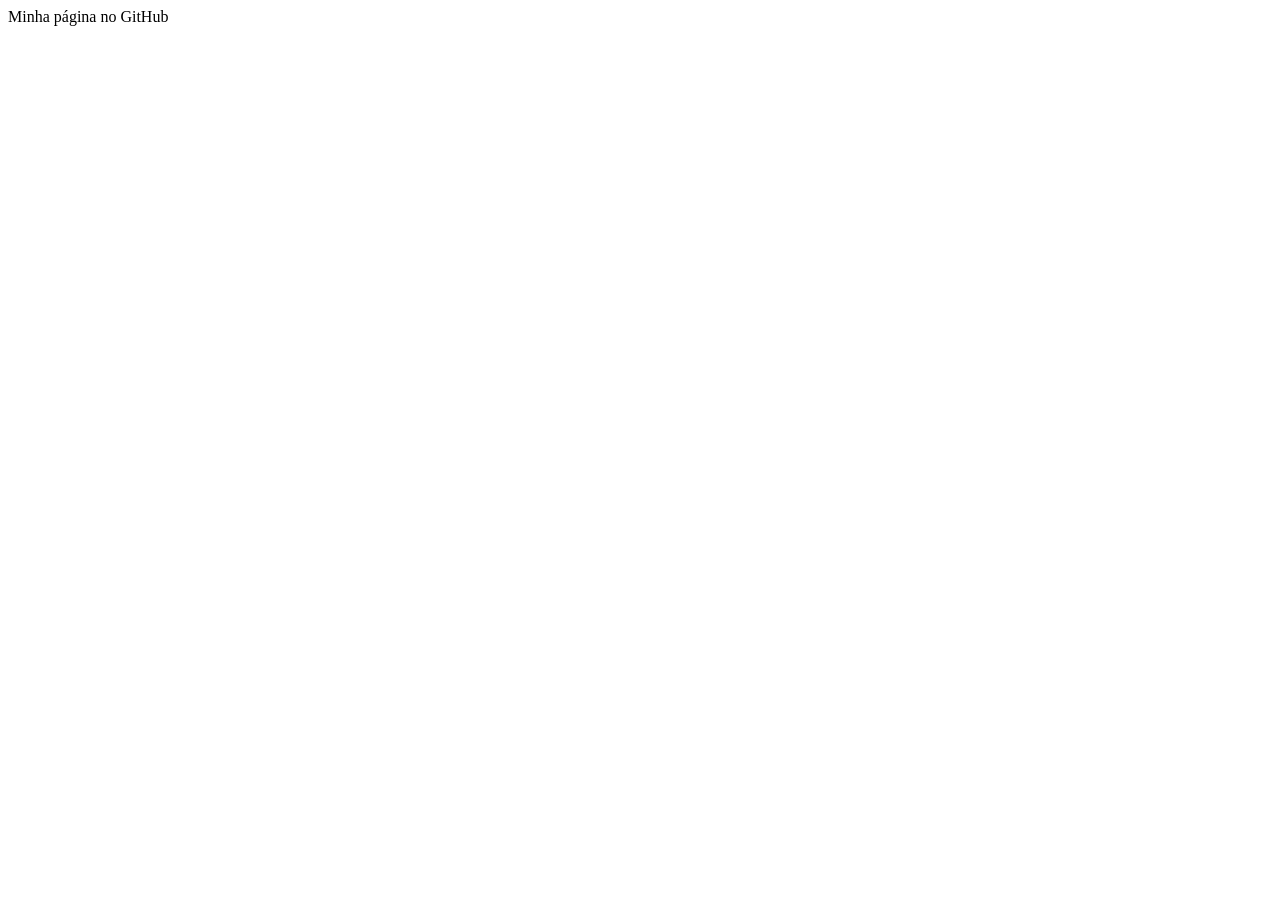
==== index.html @ 0f269e48 "Update index.html" ====
<!DOCTYPE html>
<html lang="pt-BR">
    <head>
        <meta charset="UTF-8">
        <title>Minha página no GitHub</title>
    </head>
    <body>
        <header>Minha página no GitHub</header>
    </body>
</html>
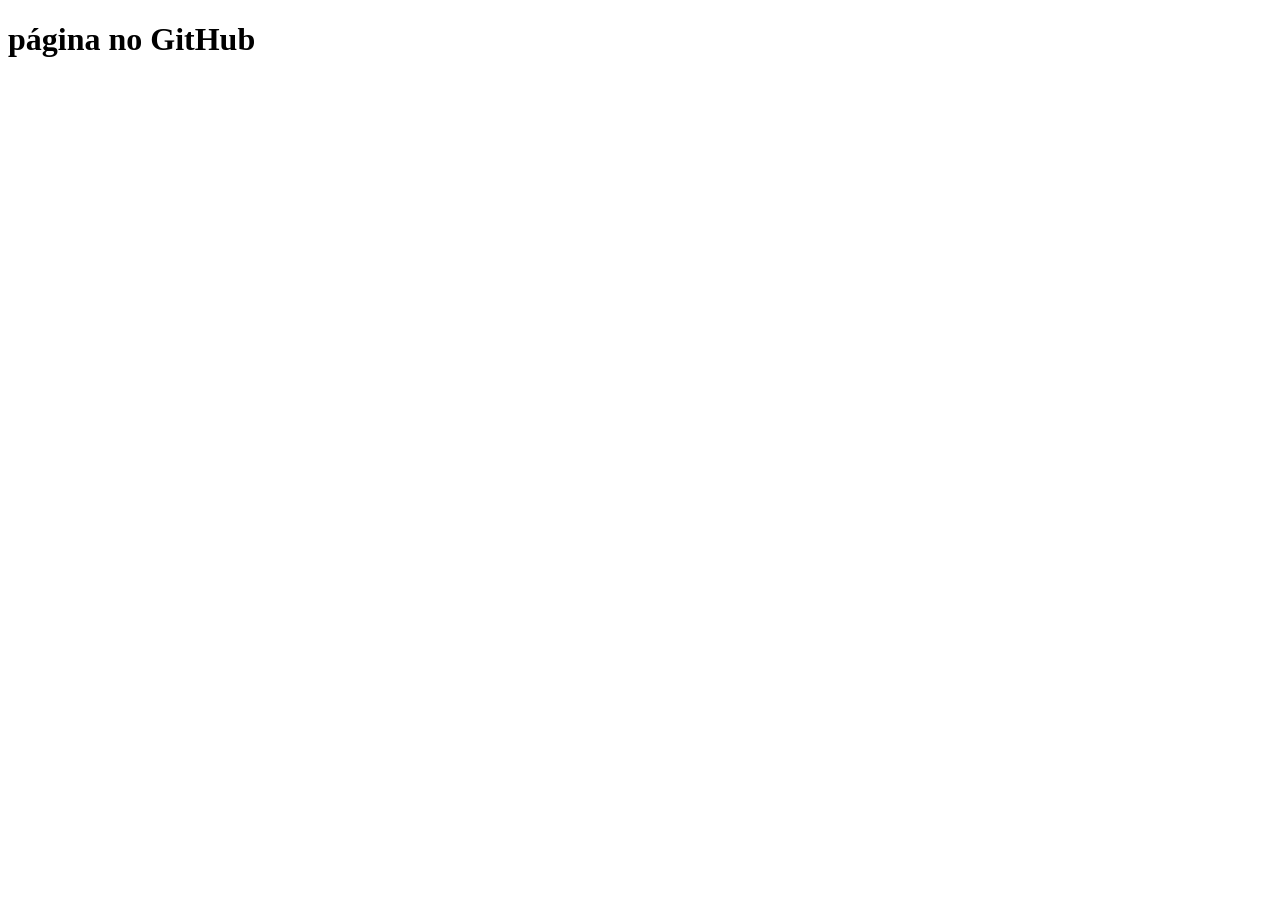
==== commit 8da5702a: "Update index.html" ====
--- a/index.html
+++ b/index.html
@@ -5,6 +5,6 @@
         <title>Minha página no GitHub</title>
     </head>
     <body>
-        <header>Minha página no GitHub</header>
+        <header><h1>página no GitHub</h1></header>
     </body>
 </html>
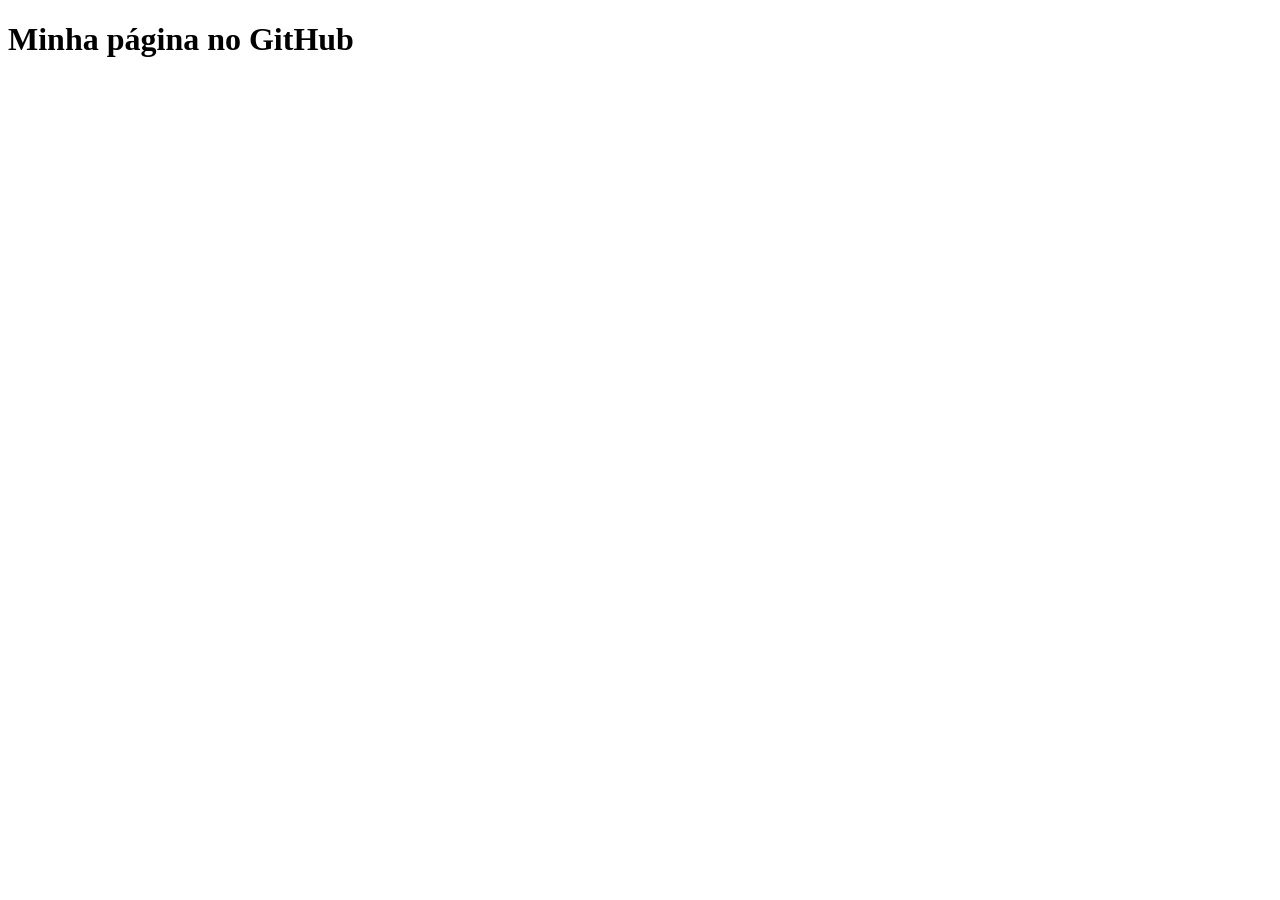
==== commit 857f8818: "Update index.html" ====
--- a/index.html
+++ b/index.html
@@ -5,6 +5,6 @@
         <title>Minha página no GitHub</title>
     </head>
     <body>
-        <header><h1>página no GitHub</h1></header>
+        <header><h1>Minha página no GitHub</h1></header>
     </body>
 </html>
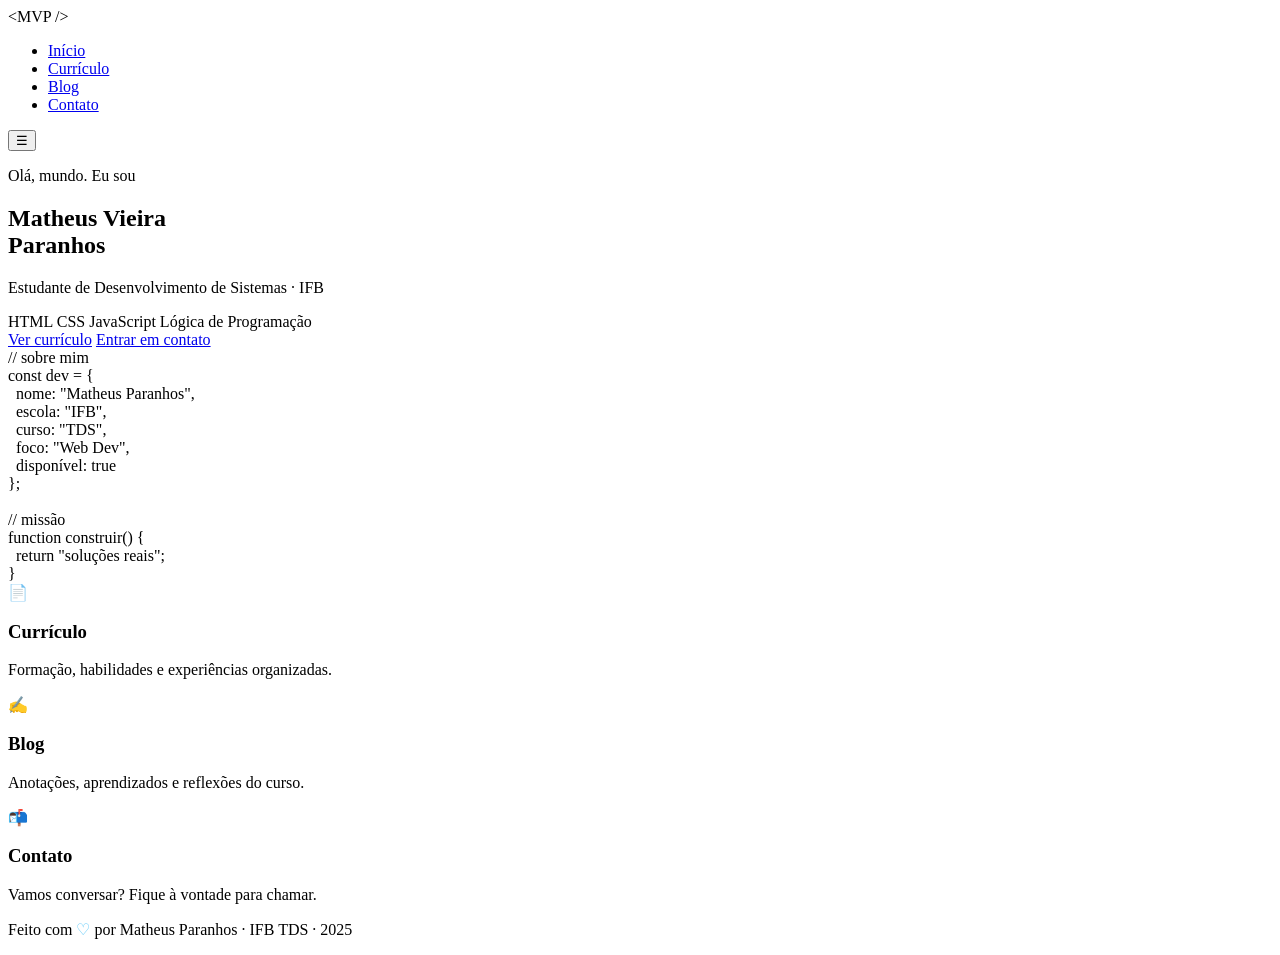
==== commit c44d76ab: "Atualização" ====
--- a/index.html
+++ b/index.html
@@ -1,10 +1,82 @@
 <!DOCTYPE html>
 <html lang="pt-BR">
-    <head>
-        <meta charset="UTF-8">
-        <title>Minha página no GitHub</title>
-    </head>
-    <body>
-        <header><h1>Minha página no GitHub</h1></header>
-    </body>
+<head>
+  <meta charset="UTF-8">
+  <meta name="viewport" content="width=device-width, initial-scale=1.0">
+  <title>Matheus Paranhos — Dev</title>
+  <link rel="preconnect" href="https://fonts.googleapis.com">
+  <link href="https://fonts.googleapis.com/css2?family=Space+Grotesk:wght@400;600;700&family=Inter:wght@300;400;500&display=swap" rel="stylesheet">
+  <link rel="stylesheet" href="style.css">
+</head>
+<body>
+
+  <nav class="navbar">
+    <span class="nav-logo">&lt;MVP /&gt;</span>
+    <ul class="nav-links">
+      <li><a href="index.html" class="active">Início</a></li>
+      <li><a href="curriculo.html">Currículo</a></li>
+      <li><a href="blog.html">Blog</a></li>
+      <li><a href="contato.html">Contato</a></li>
+    </ul>
+    <button class="nav-toggle" onclick="toggleMenu()">☰</button>
+  </nav>
+
+  <section class="hero">
+    <div class="hero-content">
+      <p class="hero-eyebrow">Olá, mundo. Eu sou</p>
+      <h1 class="hero-name">Matheus Vieira<br><span class="accent">Paranhos</span></h1>
+      <p class="hero-sub">Estudante de Desenvolvimento de Sistemas · IFB</p>
+      <div class="hero-tags">
+        <span class="tag">HTML</span>
+        <span class="tag">CSS</span>
+        <span class="tag">JavaScript</span>
+        <span class="tag">Lógica de Programação</span>
+      </div>
+      <div class="hero-ctas">
+        <a href="curriculo.html" class="btn-primary">Ver currículo</a>
+        <a href="contato.html" class="btn-ghost">Entrar em contato</a>
+      </div>
+    </div>
+    <div class="hero-code">
+      <div class="code-card" id="codeTyper">
+        <span class="code-comment">// sobre mim</span><br>
+        <span class="code-kw">const</span> <span class="code-var">dev</span> = {<br>
+        &nbsp;&nbsp;<span class="code-key">nome</span>: <span class="code-str">"Matheus Paranhos"</span>,<br>
+        &nbsp;&nbsp;<span class="code-key">escola</span>: <span class="code-str">"IFB"</span>,<br>
+        &nbsp;&nbsp;<span class="code-key">curso</span>: <span class="code-str">"TDS"</span>,<br>
+        &nbsp;&nbsp;<span class="code-key">foco</span>: <span class="code-str">"Web Dev"</span>,<br>
+        &nbsp;&nbsp;<span class="code-key">disponível</span>: <span class="code-bool">true</span><br>
+        };<br><br>
+        <span class="code-comment">// missão</span><br>
+        <span class="code-kw">function</span> <span class="code-fn">construir</span>() {<br>
+        &nbsp;&nbsp;<span class="code-kw">return</span> <span class="code-str">"soluções reais"</span>;<br>
+        }
+      </div>
+    </div>
+  </section>
+
+  <section class="cards-section">
+    <div class="card" onclick="location.href='curriculo.html'">
+      <div class="card-icon">📄</div>
+      <h3>Currículo</h3>
+      <p>Formação, habilidades e experiências organizadas.</p>
+    </div>
+    <div class="card" onclick="location.href='blog.html'">
+      <div class="card-icon">✍️</div>
+      <h3>Blog</h3>
+      <p>Anotações, aprendizados e reflexões do curso.</p>
+    </div>
+    <div class="card" onclick="location.href='contato.html'">
+      <div class="card-icon">📬</div>
+      <h3>Contato</h3>
+      <p>Vamos conversar? Fique à vontade para chamar.</p>
+    </div>
+  </section>
+
+  <footer class="footer">
+    <p>Feito com <span style="color:#4fc3f7">&#9825;</span> por Matheus Paranhos · IFB TDS · 2025</p>
+  </footer>
+
+  <script src="main.js"></script>
+</body>
 </html>
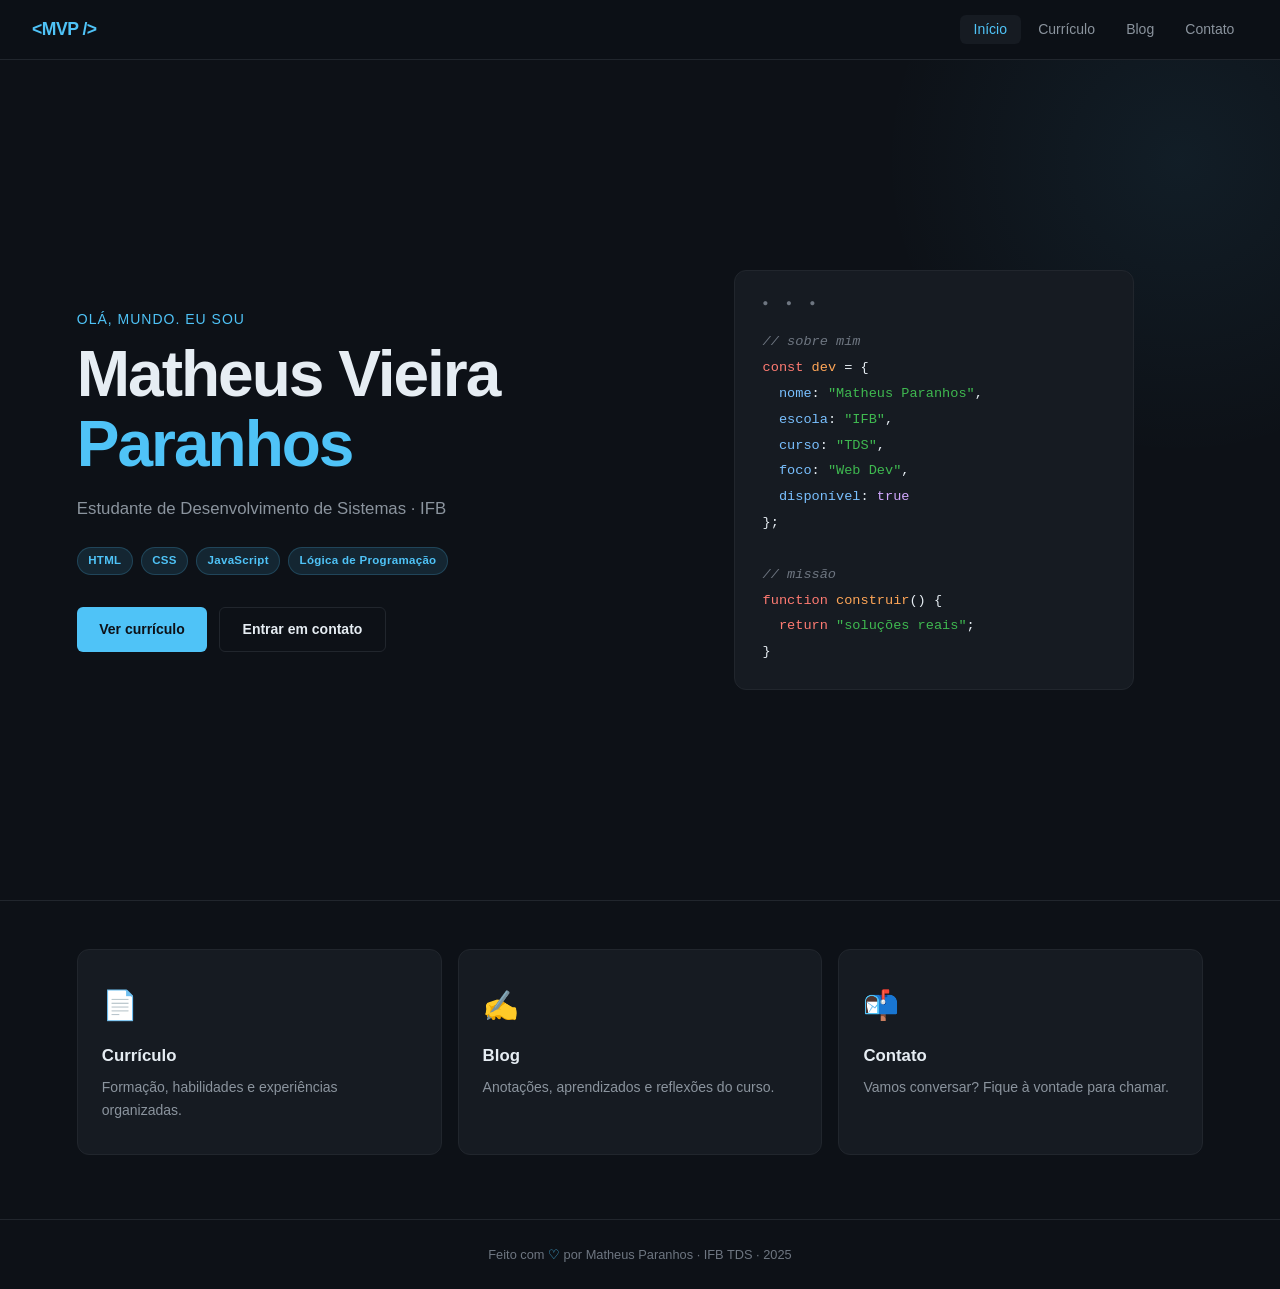
==== commit 1192d4cd: "Atualização" ====
--- a/index.html
+++ b/index.html
@@ -6,7 +6,7 @@
   <title>Matheus Paranhos — Dev</title>
   <link rel="preconnect" href="https://fonts.googleapis.com">
   <link href="https://fonts.googleapis.com/css2?family=Space+Grotesk:wght@400;600;700&family=Inter:wght@300;400;500&display=swap" rel="stylesheet">
-  <link rel="stylesheet" href="style.css">
+  <link rel="stylesheet" href="assets/css/estilo.css">
 </head>
 <body>
 
@@ -38,7 +38,7 @@
       </div>
     </div>
     <div class="hero-code">
-      <div class="code-card" id="codeTyper">
+      <div class="code-card">
         <span class="code-comment">// sobre mim</span><br>
         <span class="code-kw">const</span> <span class="code-var">dev</span> = {<br>
         &nbsp;&nbsp;<span class="code-key">nome</span>: <span class="code-str">"Matheus Paranhos"</span>,<br>
@@ -77,6 +77,6 @@
     <p>Feito com <span style="color:#4fc3f7">&#9825;</span> por Matheus Paranhos · IFB TDS · 2025</p>
   </footer>
 
-  <script src="main.js"></script>
+  <script src="assets/js/app.js"></script>
 </body>
 </html>
--- a/assets/css/estilo.css
+++ b/assets/css/estilo.css
@@ -0,0 +1,840 @@
+/* =========================================
+   DESIGN SYSTEM — Matheus Paranhos · IFB
+   ========================================= */
+
+:root {
+  --bg:        #0d1117;
+  --bg-card:   #161b22;
+  --bg-hover:  #1c2230;
+  --border:    #21262d;
+  --accent:    #4fc3f7;
+  --accent2:   #7c3aed;
+  --green:     #3fb950;
+  --text:      #e6edf3;
+  --text-muted:#8b949e;
+  --text-dim:  #6e7681;
+  --danger:    #f85149;
+
+  --font-display: 'Space Grotesk', sans-serif;
+  --font-body:    'Inter', sans-serif;
+
+  --radius:    12px;
+  --radius-sm: 6px;
+  --transition: 0.25s ease;
+}
+
+/* ── Reset ── */
+*, *::before, *::after { box-sizing: border-box; margin: 0; padding: 0; }
+
+html { scroll-behavior: smooth; }
+
+body {
+  font-family: var(--font-body);
+  background: var(--bg);
+  color: var(--text);
+  line-height: 1.65;
+  min-height: 100vh;
+}
+
+a { text-decoration: none; color: inherit; }
+ul { list-style: none; }
+img { max-width: 100%; display: block; }
+
+/* ── Scrollbar ── */
+::-webkit-scrollbar { width: 6px; }
+::-webkit-scrollbar-track { background: var(--bg); }
+::-webkit-scrollbar-thumb { background: var(--border); border-radius: 3px; }
+
+/* =========================================
+   NAVBAR
+   ========================================= */
+.navbar {
+  position: sticky;
+  top: 0;
+  z-index: 100;
+  display: flex;
+  align-items: center;
+  justify-content: space-between;
+  padding: 0 2rem;
+  height: 60px;
+  background: rgba(13,17,23,0.85);
+  backdrop-filter: blur(12px);
+  border-bottom: 1px solid var(--border);
+}
+
+.nav-logo {
+  font-family: var(--font-display);
+  font-weight: 700;
+  font-size: 1.1rem;
+  color: var(--accent);
+  letter-spacing: -0.5px;
+}
+
+.nav-links {
+  display: flex;
+  gap: 0.25rem;
+}
+
+.nav-links a {
+  font-size: 0.875rem;
+  font-weight: 500;
+  padding: 0.4rem 0.85rem;
+  border-radius: var(--radius-sm);
+  color: var(--text-muted);
+  transition: color var(--transition), background var(--transition);
+}
+
+.nav-links a:hover,
+.nav-links a.active {
+  color: var(--text);
+  background: var(--bg-card);
+}
+
+.nav-links a.active {
+  color: var(--accent);
+}
+
+.nav-toggle {
+  display: none;
+  background: none;
+  border: none;
+  color: var(--text);
+  font-size: 1.4rem;
+  cursor: pointer;
+}
+
+/* =========================================
+   BUTTONS
+   ========================================= */
+.btn-primary {
+  display: inline-flex;
+  align-items: center;
+  gap: 0.4rem;
+  background: var(--accent);
+  color: #0d1117;
+  font-family: var(--font-display);
+  font-weight: 700;
+  font-size: 0.875rem;
+  padding: 0.65rem 1.4rem;
+  border-radius: var(--radius-sm);
+  border: none;
+  cursor: pointer;
+  transition: opacity var(--transition), transform var(--transition);
+}
+
+.btn-primary:hover { opacity: 0.88; transform: translateY(-1px); }
+
+.btn-ghost {
+  display: inline-flex;
+  align-items: center;
+  gap: 0.4rem;
+  background: transparent;
+  color: var(--text);
+  font-family: var(--font-display);
+  font-weight: 600;
+  font-size: 0.875rem;
+  padding: 0.65rem 1.4rem;
+  border-radius: var(--radius-sm);
+  border: 1px solid var(--border);
+  cursor: pointer;
+  transition: border-color var(--transition), color var(--transition);
+}
+
+.btn-ghost:hover { border-color: var(--accent); color: var(--accent); }
+
+/* =========================================
+   TAGS / BADGES
+   ========================================= */
+.tag {
+  display: inline-block;
+  font-size: 0.72rem;
+  font-weight: 600;
+  padding: 0.2rem 0.65rem;
+  border-radius: 99px;
+  background: rgba(79,195,247,0.12);
+  color: var(--accent);
+  border: 1px solid rgba(79,195,247,0.2);
+  letter-spacing: 0.3px;
+}
+
+/* =========================================
+   PAGE HEADER (páginas internas)
+   ========================================= */
+.page-header {
+  text-align: center;
+  padding: 4rem 2rem 2.5rem;
+  border-bottom: 1px solid var(--border);
+}
+
+.page-header h1 {
+  font-family: var(--font-display);
+  font-size: clamp(2rem, 5vw, 3rem);
+  font-weight: 700;
+  letter-spacing: -1px;
+  margin-bottom: 0.5rem;
+}
+
+.page-header p {
+  color: var(--text-muted);
+  font-size: 1rem;
+  margin-bottom: 1.2rem;
+}
+
+/* =========================================
+   HERO — index.html
+   ========================================= */
+.hero {
+  min-height: calc(100vh - 60px);
+  display: grid;
+  grid-template-columns: 1fr 1fr;
+  align-items: center;
+  gap: 3rem;
+  padding: 4rem 6vw;
+  position: relative;
+  overflow: hidden;
+}
+
+.hero::before {
+  content: '';
+  position: absolute;
+  top: -200px;
+  right: -200px;
+  width: 600px;
+  height: 600px;
+  background: radial-gradient(circle, rgba(79,195,247,0.07) 0%, transparent 70%);
+  pointer-events: none;
+}
+
+.hero-eyebrow {
+  font-size: 0.875rem;
+  font-weight: 500;
+  color: var(--accent);
+  letter-spacing: 1px;
+  text-transform: uppercase;
+  margin-bottom: 0.5rem;
+}
+
+.hero-name {
+  font-family: var(--font-display);
+  font-size: clamp(2.5rem, 5vw, 4rem);
+  font-weight: 700;
+  line-height: 1.1;
+  letter-spacing: -2px;
+  margin-bottom: 1rem;
+}
+
+.accent { color: var(--accent); }
+
+.hero-sub {
+  color: var(--text-muted);
+  font-size: 1.05rem;
+  margin-bottom: 1.5rem;
+}
+
+.hero-tags { display: flex; flex-wrap: wrap; gap: 0.5rem; margin-bottom: 2rem; }
+
+.hero-ctas { display: flex; gap: 0.75rem; flex-wrap: wrap; }
+
+/* Code card */
+.hero-code {
+  display: flex;
+  justify-content: center;
+}
+
+.code-card {
+  background: var(--bg-card);
+  border: 1px solid var(--border);
+  border-radius: var(--radius);
+  padding: 1.5rem 1.75rem;
+  font-family: 'Courier New', monospace;
+  font-size: 0.85rem;
+  line-height: 1.9;
+  width: 100%;
+  max-width: 400px;
+  position: relative;
+  overflow: hidden;
+}
+
+.code-card::before {
+  content: '● ● ●';
+  display: block;
+  color: var(--text-dim);
+  letter-spacing: 6px;
+  font-size: 0.6rem;
+  margin-bottom: 1rem;
+}
+
+.code-comment { color: var(--text-dim); font-style: italic; }
+.code-kw      { color: #ff7b72; }
+.code-var     { color: #ffa657; }
+.code-key     { color: #79c0ff; }
+.code-str     { color: var(--green); }
+.code-bool    { color: #d2a8ff; }
+.code-fn      { color: #ffa657; }
+
+/* Cards section */
+.cards-section {
+  display: grid;
+  grid-template-columns: repeat(3, 1fr);
+  gap: 1rem;
+  padding: 3rem 6vw 4rem;
+  border-top: 1px solid var(--border);
+}
+
+.card {
+  background: var(--bg-card);
+  border: 1px solid var(--border);
+  border-radius: var(--radius);
+  padding: 2rem 1.5rem;
+  cursor: pointer;
+  transition: border-color var(--transition), transform var(--transition), background var(--transition);
+}
+
+.card:hover {
+  border-color: var(--accent);
+  background: var(--bg-hover);
+  transform: translateY(-3px);
+}
+
+.card-icon { font-size: 1.8rem; margin-bottom: 0.75rem; }
+.card h3 {
+  font-family: var(--font-display);
+  font-size: 1.05rem;
+  font-weight: 700;
+  margin-bottom: 0.4rem;
+}
+.card p { font-size: 0.875rem; color: var(--text-muted); }
+
+/* =========================================
+   CURRÍCULO — curriculo.html
+   ========================================= */
+
+/* Foto de perfil */
+.profile-photo-area {
+  display: flex;
+  flex-direction: column;
+  align-items: center;
+  padding: 2.5rem 2rem 0;
+}
+
+.profile-photo-wrap {
+  width: 120px;
+  height: 120px;
+  border-radius: 50%;
+  border: 3px solid var(--accent);
+  background: var(--bg-card);
+  overflow: hidden;
+  display: flex;
+  align-items: center;
+  justify-content: center;
+  position: relative;
+  cursor: pointer;
+}
+
+.profile-photo-wrap img {
+  width: 100%;
+  height: 100%;
+  object-fit: cover;
+}
+
+.profile-photo-placeholder {
+  font-family: var(--font-display);
+  font-size: 2.5rem;
+  font-weight: 700;
+  color: var(--accent);
+  user-select: none;
+}
+
+.photo-upload-hint {
+  margin-top: 0.6rem;
+  font-size: 0.75rem;
+  color: var(--text-dim);
+}
+
+.photo-upload-hint label {
+  color: var(--accent);
+  cursor: pointer;
+  text-decoration: underline;
+}
+
+#photoInput { display: none; }
+
+/* CV layout */
+.cv-container {
+  max-width: 860px;
+  margin: 0 auto;
+  padding: 2rem 2rem 4rem;
+}
+
+.cv-section {
+  display: grid;
+  grid-template-columns: 120px 1fr;
+  gap: 1.5rem;
+  padding: 2rem 0;
+}
+
+.cv-section-label {
+  font-size: 0.72rem;
+  font-weight: 700;
+  letter-spacing: 1.5px;
+  text-transform: uppercase;
+  color: var(--text-dim);
+  padding-top: 0.25rem;
+}
+
+.profile-row {
+  display: flex;
+  gap: 1.5rem;
+  align-items: flex-start;
+}
+
+.profile-avatar {
+  width: 56px;
+  height: 56px;
+  border-radius: 50%;
+  background: linear-gradient(135deg, var(--accent), var(--accent2));
+  display: flex;
+  align-items: center;
+  justify-content: center;
+  font-family: var(--font-display);
+  font-weight: 700;
+  font-size: 1rem;
+  color: #fff;
+  flex-shrink: 0;
+}
+
+.cv-name {
+  font-family: var(--font-display);
+  font-size: 1.5rem;
+  font-weight: 700;
+  letter-spacing: -0.5px;
+  margin-bottom: 0.2rem;
+}
+
+.cv-title {
+  color: var(--accent);
+  font-size: 0.9rem;
+  font-weight: 500;
+  margin-bottom: 0.6rem;
+}
+
+.cv-desc { color: var(--text-muted); font-size: 0.9rem; }
+
+/* Divisória de formações — assinatura do design */
+.section-divider {
+  display: flex;
+  align-items: center;
+  gap: 1rem;
+  padding: 0.5rem 0;
+  margin: 0.5rem 0;
+}
+
+.divider-line {
+  flex: 1;
+  height: 1px;
+  background: linear-gradient(90deg, transparent, var(--accent), transparent);
+  opacity: 0.5;
+}
+
+.divider-label {
+  font-family: var(--font-display);
+  font-size: 0.7rem;
+  font-weight: 700;
+  letter-spacing: 2px;
+  text-transform: uppercase;
+  color: var(--accent);
+  white-space: nowrap;
+  padding: 0.3rem 0.8rem;
+  border: 1px solid rgba(79,195,247,0.3);
+  border-radius: 99px;
+  background: rgba(79,195,247,0.06);
+}
+
+/* Divisória interna entre formações */
+.inner-divider {
+  margin: 0 0 0 120px;
+  height: 1px;
+  background: var(--border);
+  opacity: 0.6;
+}
+
+/* Educação */
+.edu-item {
+  display: flex;
+  gap: 1.5rem;
+}
+
+.edu-period {
+  font-size: 0.78rem;
+  font-weight: 600;
+  color: var(--text-dim);
+  white-space: nowrap;
+  padding-top: 0.2rem;
+  min-width: 90px;
+}
+
+.edu-body h3 {
+  font-family: var(--font-display);
+  font-size: 1rem;
+  font-weight: 700;
+  margin-bottom: 0.2rem;
+}
+
+.edu-inst {
+  color: var(--accent);
+  font-size: 0.84rem;
+  font-weight: 500;
+  margin-bottom: 0.5rem;
+}
+
+.edu-desc { color: var(--text-muted); font-size: 0.875rem; margin-bottom: 0.75rem; }
+
+.edu-tags { display: flex; flex-wrap: wrap; gap: 0.4rem; }
+
+/* Habilidades */
+.skills-grid {
+  display: grid;
+  grid-template-columns: 1fr 1fr;
+  gap: 1rem 2rem;
+}
+
+.skill-item { }
+
+.skill-header {
+  display: flex;
+  justify-content: space-between;
+  font-size: 0.84rem;
+  font-weight: 500;
+  margin-bottom: 0.35rem;
+}
+
+.skill-pct { color: var(--accent); font-weight: 700; }
+
+.skill-bar {
+  height: 5px;
+  background: var(--border);
+  border-radius: 99px;
+  overflow: hidden;
+}
+
+.skill-fill {
+  height: 100%;
+  background: linear-gradient(90deg, var(--accent2), var(--accent));
+  border-radius: 99px;
+  width: 0%;
+  transition: width 1s ease;
+}
+
+/* Projetos */
+.project-card {
+  background: var(--bg-card);
+  border: 1px solid var(--border);
+  border-radius: var(--radius);
+  padding: 1.5rem;
+  transition: border-color var(--transition);
+  margin-bottom: 1rem;
+}
+
+.project-card:hover { border-color: var(--accent); }
+
+.project-header {
+  display: flex;
+  align-items: flex-start;
+  justify-content: space-between;
+  gap: 1rem;
+  margin-bottom: 0.6rem;
+}
+
+.project-header h3 {
+  font-family: var(--font-display);
+  font-size: 0.95rem;
+  font-weight: 700;
+}
+
+.project-badge {
+  font-size: 0.72rem;
+  font-weight: 700;
+  padding: 0.2rem 0.6rem;
+  border-radius: 99px;
+  background: rgba(63,185,80,0.15);
+  color: var(--green);
+  border: 1px solid rgba(63,185,80,0.3);
+  white-space: nowrap;
+}
+
+.project-card p { color: var(--text-muted); font-size: 0.875rem; margin-bottom: 0.75rem; }
+
+/* Código destaque inline */
+.code-preview {
+  background: var(--bg);
+  border: 1px solid var(--border);
+  border-radius: var(--radius-sm);
+  padding: 0.75rem 1rem;
+  font-family: 'Courier New', monospace;
+  font-size: 0.76rem;
+  color: var(--text-muted);
+  line-height: 1.7;
+  margin: 0.75rem 0;
+  max-height: 120px;
+  overflow-y: auto;
+  white-space: pre;
+}
+
+/* =========================================
+   BLOG — blog.html
+   ========================================= */
+.blog-container {
+  max-width: 900px;
+  margin: 0 auto;
+  padding: 2.5rem 2rem 4rem;
+}
+
+.blog-filter {
+  display: flex;
+  gap: 0.5rem;
+  flex-wrap: wrap;
+  margin-bottom: 2rem;
+}
+
+.filter-btn {
+  font-size: 0.8rem;
+  font-weight: 600;
+  padding: 0.4rem 1rem;
+  border-radius: 99px;
+  background: var(--bg-card);
+  border: 1px solid var(--border);
+  color: var(--text-muted);
+  cursor: pointer;
+  transition: all var(--transition);
+}
+
+.filter-btn:hover,
+.filter-btn.active {
+  background: rgba(79,195,247,0.1);
+  border-color: var(--accent);
+  color: var(--accent);
+}
+
+.blog-grid {
+  display: grid;
+  grid-template-columns: 1fr 1fr;
+  gap: 1.25rem;
+}
+
+.blog-post {
+  background: var(--bg-card);
+  border: 1px solid var(--border);
+  border-radius: var(--radius);
+  padding: 1.5rem;
+  display: flex;
+  flex-direction: column;
+  gap: 0.6rem;
+  transition: border-color var(--transition), transform var(--transition);
+}
+
+.blog-post:hover { border-color: rgba(79,195,247,0.4); transform: translateY(-2px); }
+
+.post-meta { display: flex; align-items: center; justify-content: space-between; }
+
+.post-category {
+  font-size: 0.7rem;
+  font-weight: 700;
+  padding: 0.2rem 0.6rem;
+  border-radius: 99px;
+  letter-spacing: 0.5px;
+}
+
+.html-tag   { background: rgba(255,123,114,0.15); color: #ff7b72; border: 1px solid rgba(255,123,114,0.2); }
+.js-tag     { background: rgba(255,166,87,0.15);  color: #ffa657; border: 1px solid rgba(255,166,87,0.2); }
+.logica-tag { background: rgba(124,58,237,0.15);  color: #a78bfa; border: 1px solid rgba(124,58,237,0.2); }
+
+.post-date { font-size: 0.75rem; color: var(--text-dim); }
+
+.blog-post h2 {
+  font-family: var(--font-display);
+  font-size: 1rem;
+  font-weight: 700;
+  line-height: 1.35;
+}
+
+.blog-post p { font-size: 0.875rem; color: var(--text-muted); flex: 1; }
+
+.btn-read {
+  align-self: flex-start;
+  font-size: 0.8rem;
+  font-weight: 600;
+  padding: 0.35rem 0.9rem;
+  border-radius: var(--radius-sm);
+  background: transparent;
+  border: 1px solid var(--border);
+  color: var(--accent);
+  cursor: pointer;
+  transition: all var(--transition);
+}
+
+.btn-read:hover { background: rgba(79,195,247,0.1); border-color: var(--accent); }
+
+.post-full {
+  border-top: 1px solid var(--border);
+  padding-top: 0.75rem;
+  margin-top: 0.25rem;
+  font-size: 0.85rem;
+  color: var(--text-muted);
+  line-height: 1.7;
+}
+
+.post-full p + p { margin-top: 0.6rem; }
+
+/* =========================================
+   CONTATO — contato.html
+   ========================================= */
+.contact-container {
+  max-width: 920px;
+  margin: 0 auto;
+  padding: 2.5rem 2rem 4rem;
+}
+
+.contact-grid {
+  display: grid;
+  grid-template-columns: 1fr 1.2fr;
+  gap: 3rem;
+  align-items: start;
+}
+
+.contact-info h2,
+.contact-form h2 {
+  font-family: var(--font-display);
+  font-size: 1.3rem;
+  font-weight: 700;
+  margin-bottom: 0.75rem;
+}
+
+.contact-info > p { color: var(--text-muted); font-size: 0.9rem; margin-bottom: 1.5rem; }
+
+.contact-links { display: flex; flex-direction: column; gap: 0.75rem; }
+
+.contact-link {
+  display: flex;
+  align-items: center;
+  gap: 1rem;
+  padding: 0.9rem 1rem;
+  background: var(--bg-card);
+  border: 1px solid var(--border);
+  border-radius: var(--radius);
+  transition: border-color var(--transition), transform var(--transition);
+}
+
+.contact-link:hover { border-color: var(--accent); transform: translateX(4px); }
+
+.contact-icon {
+  width: 36px;
+  height: 36px;
+  display: flex;
+  align-items: center;
+  justify-content: center;
+  background: rgba(79,195,247,0.1);
+  border-radius: 8px;
+  font-size: 1rem;
+  color: var(--accent);
+  flex-shrink: 0;
+}
+
+.contact-link strong { display: block; font-size: 0.84rem; font-weight: 600; }
+.contact-link span   { font-size: 0.78rem; color: var(--text-dim); }
+
+/* Form */
+.form-group { display: flex; flex-direction: column; gap: 0.4rem; margin-bottom: 1rem; }
+
+.form-group label {
+  font-size: 0.8rem;
+  font-weight: 600;
+  color: var(--text-muted);
+}
+
+.form-group input,
+.form-group textarea {
+  background: var(--bg-card);
+  border: 1px solid var(--border);
+  border-radius: var(--radius-sm);
+  padding: 0.65rem 0.9rem;
+  color: var(--text);
+  font-family: var(--font-body);
+  font-size: 0.875rem;
+  transition: border-color var(--transition);
+  outline: none;
+  resize: vertical;
+}
+
+.form-group input:focus,
+.form-group textarea:focus { border-color: var(--accent); }
+
+.form-feedback {
+  margin-top: 0.75rem;
+  font-size: 0.875rem;
+  padding: 0.65rem 1rem;
+  border-radius: var(--radius-sm);
+}
+
+.form-feedback.success { background: rgba(63,185,80,0.1); color: var(--green); border: 1px solid rgba(63,185,80,0.3); }
+.form-feedback.error   { background: rgba(248,81,73,0.1);  color: var(--danger); border: 1px solid rgba(248,81,73,0.3); }
+
+/* =========================================
+   FOOTER
+   ========================================= */
+.footer {
+  text-align: center;
+  padding: 1.5rem;
+  border-top: 1px solid var(--border);
+  font-size: 0.8rem;
+  color: var(--text-dim);
+}
+
+/* =========================================
+   REVEAL ANIMATION
+   ========================================= */
+.reveal {
+  opacity: 0;
+  transform: translateY(18px);
+  transition: opacity 0.55s ease, transform 0.55s ease;
+}
+
+.reveal.visible {
+  opacity: 1;
+  transform: translateY(0);
+}
+
+/* =========================================
+   PRINT
+   ========================================= */
+@media print {
+  .navbar, .btn-primary, .page-header button { display: none; }
+  body { background: #fff; color: #000; }
+  .cv-section-label { color: #555; }
+  .cv-name { color: #000; }
+  .accent, .cv-title, .edu-inst { color: #0066aa; }
+  .bg-card, .code-preview { background: #f5f5f5; }
+}
+
+/* =========================================
+   RESPONSIVO
+   ========================================= */
+@media (max-width: 768px) {
+  .nav-links { display: none; flex-direction: column; position: absolute; top: 60px; left: 0; right: 0; background: var(--bg-card); border-bottom: 1px solid var(--border); padding: 1rem; gap: 0.25rem; }
+  .nav-links.open { display: flex; }
+  .nav-toggle { display: block; }
+
+  .hero { grid-template-columns: 1fr; padding: 3rem 1.5rem; min-height: auto; gap: 2rem; }
+  .hero-code { display: none; }
+
+  .cards-section { grid-template-columns: 1fr; padding: 2rem 1.5rem; }
+
+  .cv-section { grid-template-columns: 1fr; gap: 0.5rem; }
+  .cv-section-label { font-size: 0.65rem; }
+  .inner-divider { margin-left: 0; }
+  .skills-grid { grid-template-columns: 1fr; }
+  .edu-item { flex-direction: column; gap: 0.25rem; }
+
+  .blog-grid { grid-template-columns: 1fr; }
+
+  .contact-grid { grid-template-columns: 1fr; gap: 2rem; }
+}
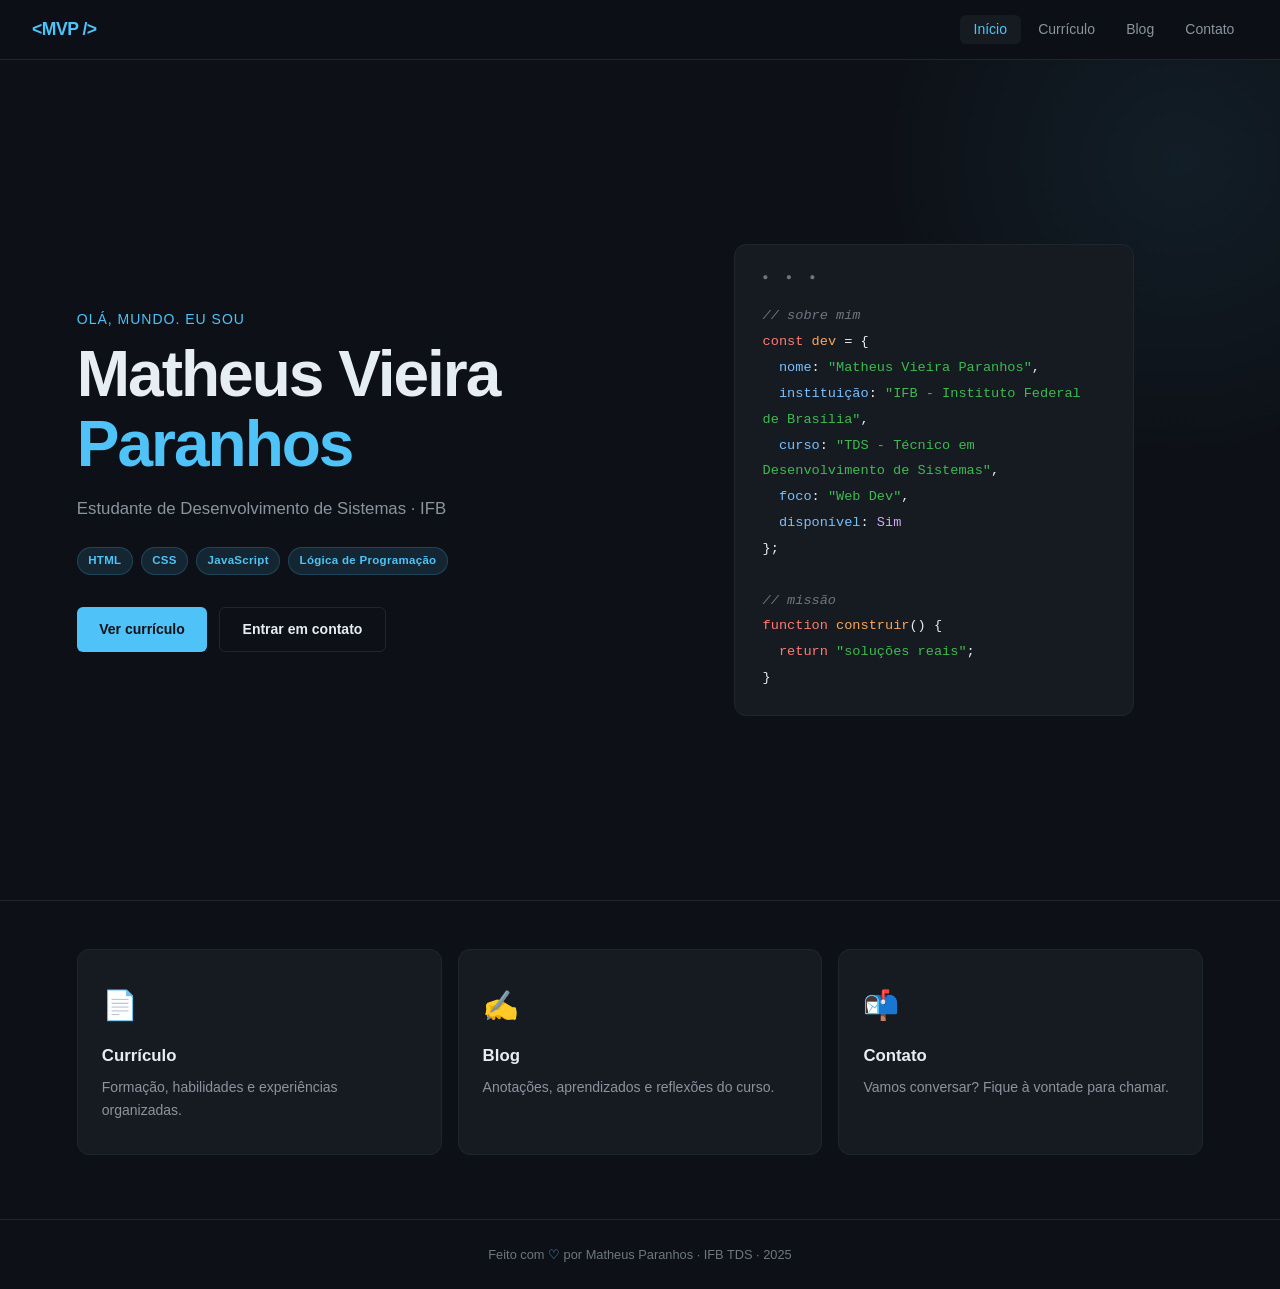
==== commit dce49e42: "Atualização" ====
--- a/index.html
+++ b/index.html
@@ -41,11 +41,11 @@
       <div class="code-card">
         <span class="code-comment">// sobre mim</span><br>
         <span class="code-kw">const</span> <span class="code-var">dev</span> = {<br>
-        &nbsp;&nbsp;<span class="code-key">nome</span>: <span class="code-str">"Matheus Paranhos"</span>,<br>
-        &nbsp;&nbsp;<span class="code-key">escola</span>: <span class="code-str">"IFB"</span>,<br>
-        &nbsp;&nbsp;<span class="code-key">curso</span>: <span class="code-str">"TDS"</span>,<br>
+        &nbsp;&nbsp;<span class="code-key">nome</span>: <span class="code-str">"Matheus Vieira Paranhos"</span>,<br>
+        &nbsp;&nbsp;<span class="code-key">instituição</span>: <span class="code-str">"IFB - Instituto Federal de Brasília"</span>,<br>
+        &nbsp;&nbsp;<span class="code-key">curso</span>: <span class="code-str">"TDS - Técnico em Desenvolvimento de Sistemas"</span>,<br>
         &nbsp;&nbsp;<span class="code-key">foco</span>: <span class="code-str">"Web Dev"</span>,<br>
-        &nbsp;&nbsp;<span class="code-key">disponível</span>: <span class="code-bool">true</span><br>
+        &nbsp;&nbsp;<span class="code-key">disponível</span>: <span class="code-bool">Sim</span><br>
         };<br><br>
         <span class="code-comment">// missão</span><br>
         <span class="code-kw">function</span> <span class="code-fn">construir</span>() {<br>
--- a/assets/css/estilo.css
+++ b/assets/css/estilo.css
@@ -497,9 +497,6 @@
   grid-template-columns: 1fr 1fr;
   gap: 1rem 2rem;
 }
-
-.skill-item { }
-
 .skill-header {
   display: flex;
   justify-content: space-between;
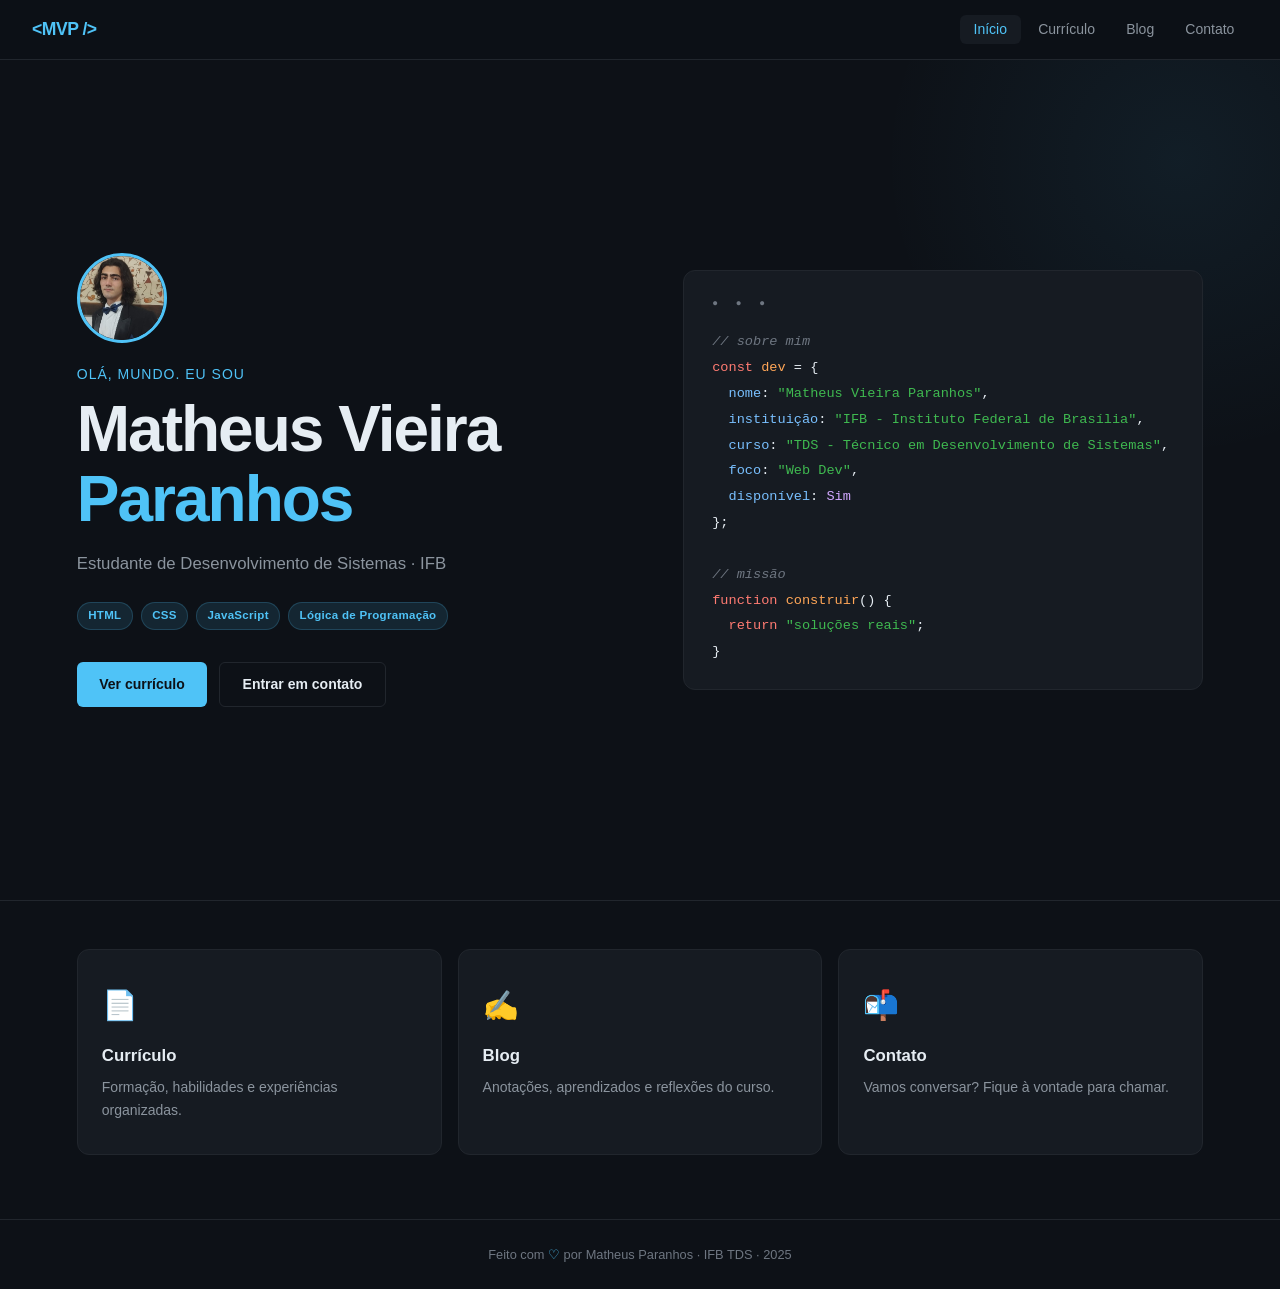
==== commit a4174de1: "Atualização" ====
--- a/index.html
+++ b/index.html
@@ -23,6 +23,15 @@
 
   <section class="hero">
     <div class="hero-content">
+      <div class="hero-photo-wrap">
+        <img
+          src="assets/imagens/foto_de_perfil_01.jpeg"
+          alt="Foto de perfil de Matheus Paranhos"
+          class="hero-photo"
+          onerror="this.style.display='none'; document.getElementById('hero-initials').style.display='flex';"
+        >
+        <div id="hero-initials" class="hero-initials" style="display:none">MP</div>
+      </div>
       <p class="hero-eyebrow">Olá, mundo. Eu sou</p>
       <h1 class="hero-name">Matheus Vieira<br><span class="accent">Paranhos</span></h1>
       <p class="hero-sub">Estudante de Desenvolvimento de Sistemas · IFB</p>
--- a/assets/css/estilo.css
+++ b/assets/css/estilo.css
@@ -204,7 +204,33 @@
   background: radial-gradient(circle, rgba(79,195,247,0.07) 0%, transparent 70%);
   pointer-events: none;
 }
-
+.hero-photo-wrap {
+  width: 90px;
+  height: 90px;
+  border-radius: 50%;
+  border: 3px solid var(--accent);
+  overflow: hidden;
+  margin-bottom: 1.25rem;
+  background: var(--bg-card);
+  position: relative;
+}
+.hero-photo {
+  width: 100%;
+  height: 150%;
+  object-fit: cover;
+  display: block;
+}
+.hero-initials {
+  width: 100%;
+  height: 100%;
+  align-items: center;
+  justify-content: center;
+  font-family: var(--font-display);
+  font-weight: 700;
+  font-size: 1.6rem;
+  color: var(--accent);
+  background: var(--bg-card);
+}
 .hero-eyebrow {
   font-size: 0.875rem;
   font-weight: 500;
@@ -238,7 +264,7 @@
 /* Code card */
 .hero-code {
   display: flex;
-  justify-content: center;
+  justify-content: end;
 }
 
 .code-card {
@@ -250,7 +276,7 @@
   font-size: 0.85rem;
   line-height: 1.9;
   width: 100%;
-  max-width: 400px;
+  max-width: 520px;
   position: relative;
   overflow: hidden;
 }
@@ -310,54 +336,29 @@
    ========================================= */
 
 /* Foto de perfil */
-.profile-photo-area {
-  display: flex;
-  flex-direction: column;
-  align-items: center;
-  padding: 2.5rem 2rem 0;
-}
-
-.profile-photo-wrap {
-  width: 120px;
-  height: 120px;
-  border-radius: 50%;
-  border: 3px solid var(--accent);
-  background: var(--bg-card);
-  overflow: hidden;
-  display: flex;
-  align-items: center;
-  justify-content: center;
-  position: relative;
-  cursor: pointer;
-}
-
-.profile-photo-wrap img {
-  width: 100%;
-  height: 100%;
-  object-fit: cover;
-}
-
-.profile-photo-placeholder {
-  font-family: var(--font-display);
-  font-size: 2.5rem;
-  font-weight: 700;
-  color: var(--accent);
-  user-select: none;
-}
-
-.photo-upload-hint {
-  margin-top: 0.6rem;
-  font-size: 0.75rem;
-  color: var(--text-dim);
-}
-
-.photo-upload-hint label {
-  color: var(--accent);
-  cursor: pointer;
-  text-decoration: underline;
-}
-
-#photoInput { display: none; }
+.cv-photo-wrap {
+      width: 72px;
+      height: 72px;
+      border-radius: 50%;
+      border: 3px solid var(--accent);
+      overflow: hidden;
+      flex-shrink: 0;
+      background: var(--bg-card);
+      position: relative;
+    }
+    .cv-photo {
+      width: 100%;
+      height: 100%;
+      object-fit: cover;
+      display: block;
+    }
+    /* fallback: reutiliza .profile-avatar já existente no CSS */
+    .cv-photo-wrap .profile-avatar {
+      width: 100%;
+      height: 100%;
+      border-radius: 0;
+      border: none;
+    }
 
 /* CV layout */
 .cv-container {
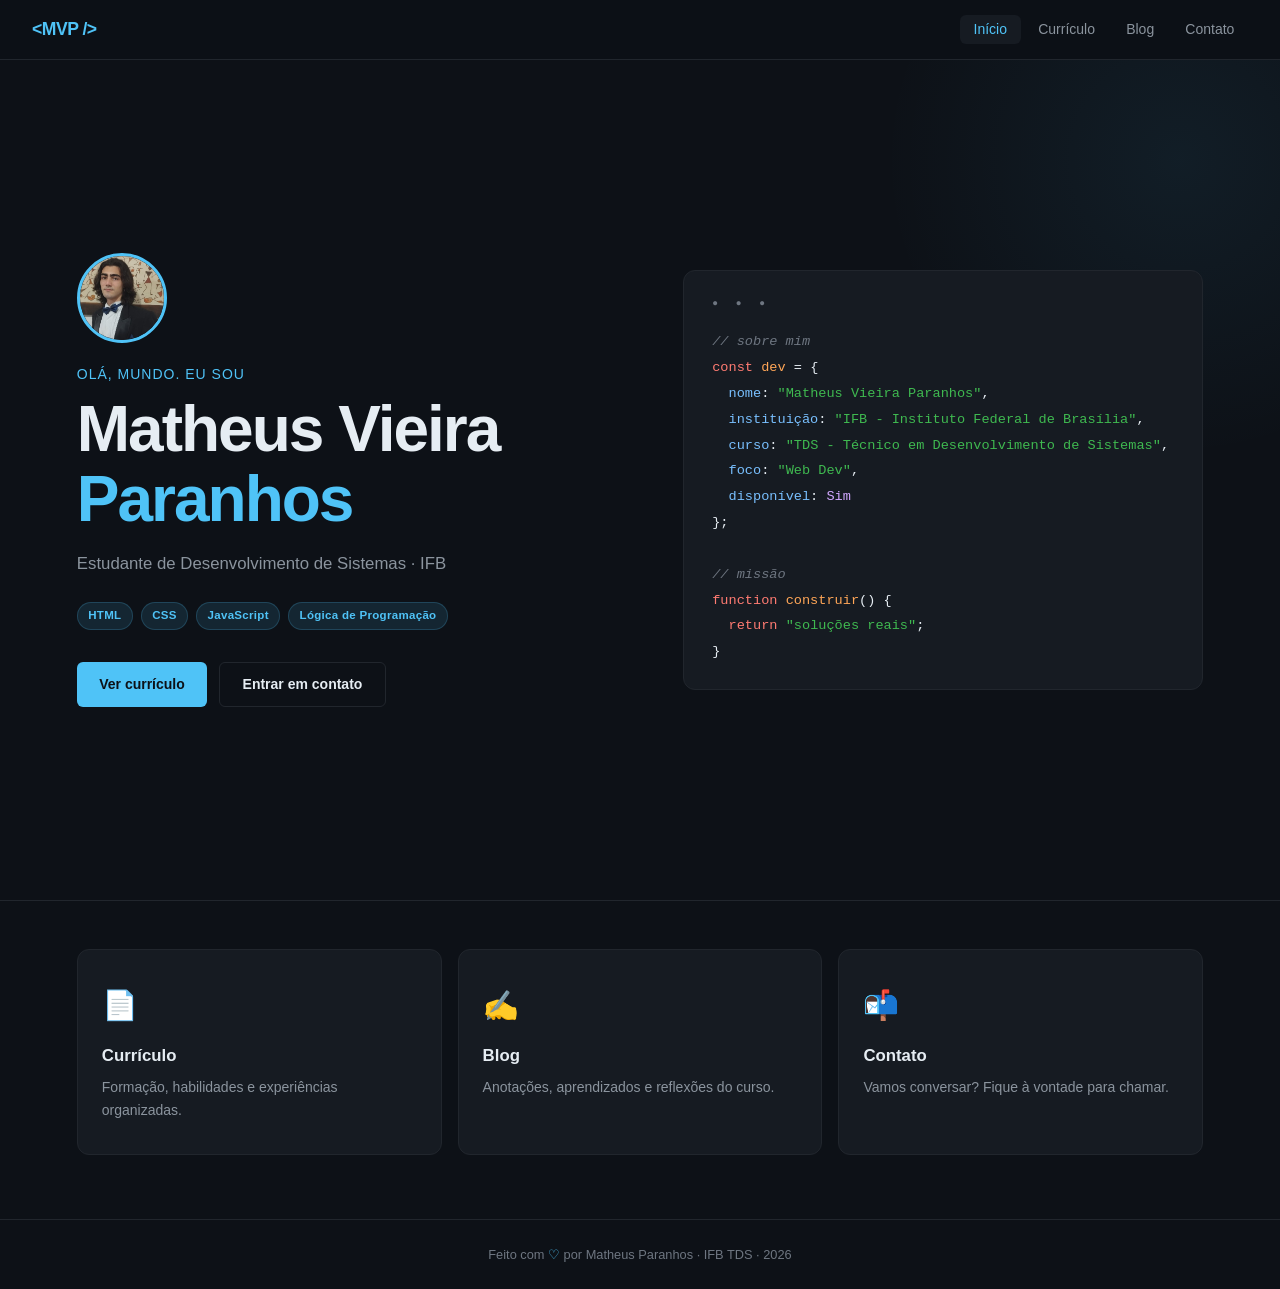
==== commit 6e7bbb61: "Atualização" ====
--- a/index.html
+++ b/index.html
@@ -83,7 +83,7 @@
   </section>
 
   <footer class="footer">
-    <p>Feito com <span style="color:#4fc3f7">&#9825;</span> por Matheus Paranhos · IFB TDS · 2025</p>
+    <p>Feito com <span style="color:#4fc3f7">&#9825;</span> por Matheus Paranhos · IFB TDS · 2026</p>
   </footer>
 
   <script src="assets/js/app.js"></script>
